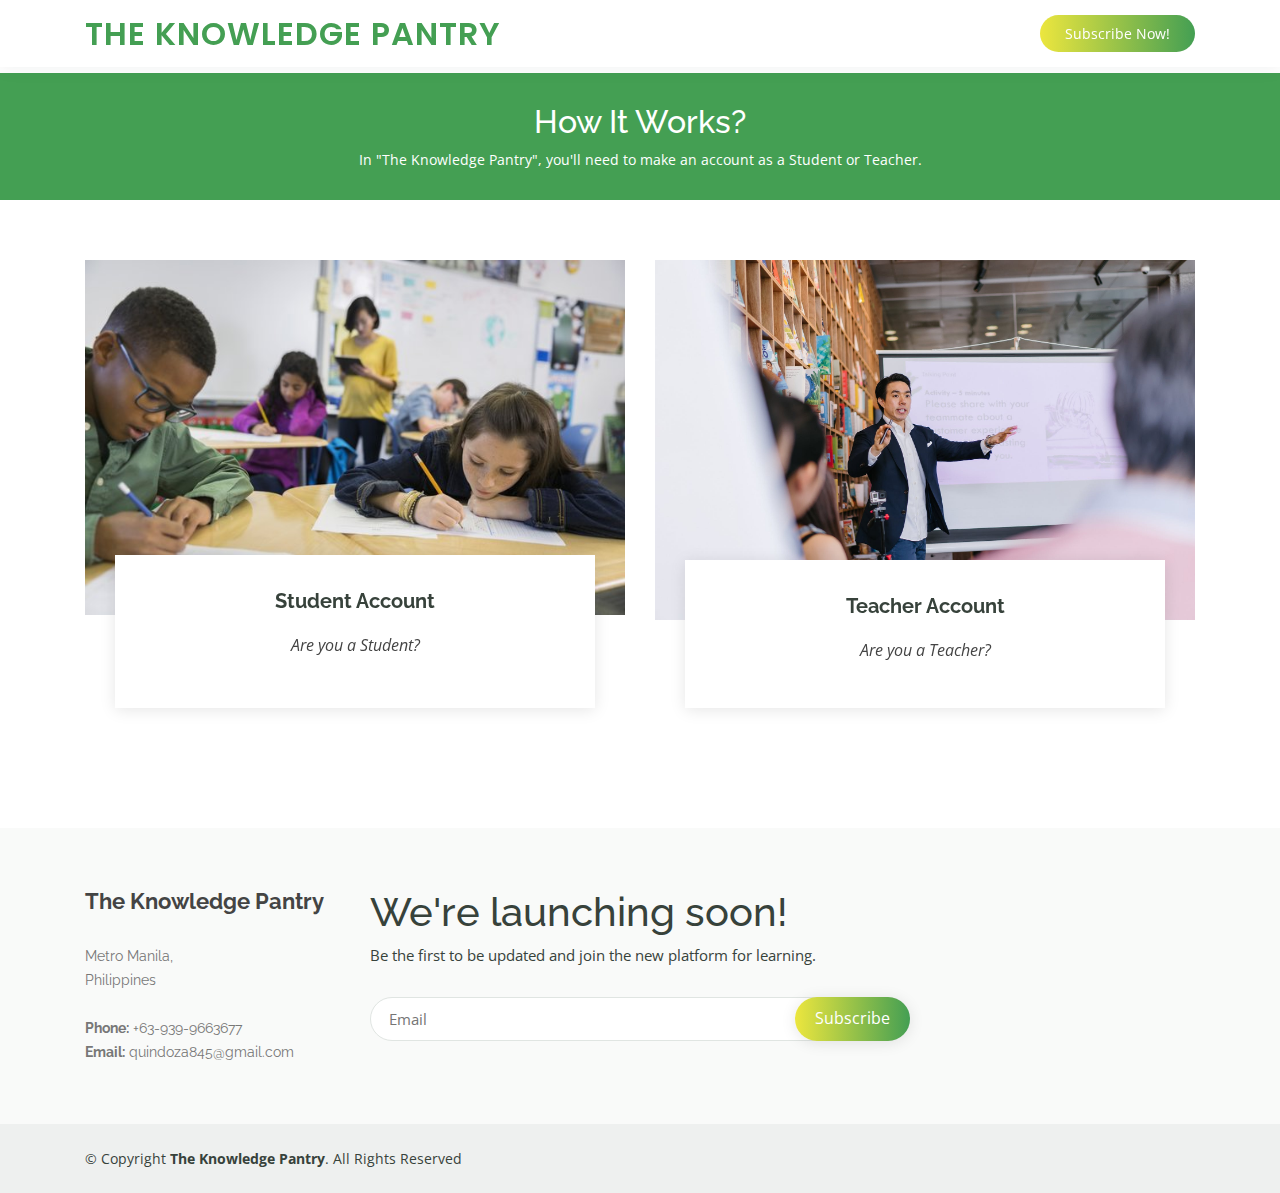
==== hows.html @ 453174f4 "ituro 1.0" ====
<!DOCTYPE html>
<html lang="en">

<head>
  <meta charset="utf-8">
  <meta content="width=device-width, initial-scale=1.0" name="viewport">

  <title>Account Setup | The Knowledge Pantry</title>
  <meta content="" name="description">
  <meta content="" name="keywords">

  <!-- Favicons -->
  <link href="assets/img/favicon.png" rel="icon">
  <link href="assets/img/apple-touch-icon.png" rel="apple-touch-icon">

  <!-- Google Fonts -->
  <link href="https://fonts.googleapis.com/css?family=Open+Sans:300,300i,400,400i,600,600i,700,700i|Raleway:300,300i,400,400i,500,500i,600,600i,700,700i|Poppins:300,300i,400,400i,500,500i,600,600i,700,700i" rel="stylesheet">

  <!-- Vendor CSS Files -->
  <link href="assets/vendor/bootstrap/css/bootstrap.min.css" rel="stylesheet">
  <link href="assets/vendor/icofont/icofont.min.css" rel="stylesheet">
  <link href="assets/vendor/boxicons/css/boxicons.min.css" rel="stylesheet">
  <link href="assets/vendor/remixicon/remixicon.css" rel="stylesheet">
  <link href="assets/vendor/owl.carousel/assets/owl.carousel.min.css" rel="stylesheet">
  <link href="assets/vendor/animate.css/animate.min.css" rel="stylesheet">
  <link href="assets/vendor/aos/aos.css" rel="stylesheet">

  <!-- Template Main CSS File -->
  <link href="assets/css/style.css" rel="stylesheet">

  <!-- =======================================================
  * Template Name: Mentor - v2.2.1
  * Template URL: https://bootstrapmade.com/mentor-free-education-bootstrap-theme/
  * Author: BootstrapMade.com
  * License: https://bootstrapmade.com/license/
  ======================================================== -->
</head>

<body>

  <!-- ======= Header ======= -->
  <header id="header" class="fixed-top">
    <div class="container d-flex align-items-center">

      <h1 class="logo mr-auto"><a href="index.html">The Knowledge Pantry</a></h1>
      <!-- Uncomment below if you prefer to use an image logo -->
      <!-- <a href="index.html" class="logo mr-auto"><img src="assets/img/logo.png" alt="" class="img-fluid"></a>-->


        <!-- <ul>
          <li class="active"><a href="index.html">Home</a></li>
          <li><a href="about.html">About</a></li>
          <li><a href="courses.html">Courses</a></li>
          <li><a href="trainers.html">Trainers</a></li>
          <li><a href="events.html">Events</a></li>
          <li><a href="pricing.html">Pricing</a></li>
          <li class="drop-down"><a href="">Drop Down</a>
            <ul>
              <li><a href="#">Drop Down 1</a></li>
              <li class="drop-down"><a href="#">Deep Drop Down</a>
                <ul>
                  <li><a href="#">Deep Drop Down 1</a></li>
                  <li><a href="#">Deep Drop Down 2</a></li>
                  <li><a href="#">Deep Drop Down 3</a></li>
                  <li><a href="#">Deep Drop Down 4</a></li>
                  <li><a href="#">Deep Drop Down 5</a></li>
                </ul>
              </li>
              <li><a href="#">Drop Down 2</a></li>
              <li><a href="#">Drop Down 3</a></li>
              <li><a href="#">Drop Down 4</a></li>
            </ul>
          </li>
          <li><a href="contact.html">Contact</a></li>

        </ul> -->

        <a href="#footer" id="grad" class="get-started-btn">Subscribe Now!</a>
    </div>
  </header><!-- End Header -->

  <main id="main">

    <!-- ======= Breadcrumbs ======= -->
    <div class="breadcrumbs" data-aos="fade-in">
      <div class="container">
        <h2>How It Works?</h2>
        <p>In "The Knowledge Pantry", you'll need to make an account as a Student or Teacher.</p>
      </div>
    </div><!-- End Breadcrumbs -->

    <!-- ======= Events Section ======= -->
    <section id="events" class="events">
      <div class="container" data-aos="fade-up">

        <div class="row">
          <div class="col-md-6 d-flex align-items-stretch">
            <a href="student.html"><div class="card">
              <div class="card-img">
                <img src="assets/img/events-1.jpg" alt="...">
              </div>
              <div class="card-body">
                <h5 class="card-title"><a href="student.html">Student Account</a></h5>
                 <p class="font-italic text-center">Are you a Student?</p>
                <!--<p class="card-text">Lorem ipsum dolor sit amet, consectetur elit, sed do eiusmod tempor ut labore et dolore magna aliqua. Ut enim ad minim veniam, quis nostrud exercitation ullamco laboris nisi ut aliquip ex ea commodo consequat</p> -->
              </div>
            </div></a>
          </div>
          <div class="col-md-6 d-flex align-items-stretch">
            <a href="teacher.html"><div class="card">
              <div class="card-img">
                <img src="assets/img/events-2.jpg" alt="...">
              </div>
              <div class="card-body">
                <h5 class="card-title"><a href="teacher.html">Teacher Account</a></h5>
                <p class="font-italic text-center">Are you a Teacher?</p>
                <!-- <p class="card-text">Sed ut perspiciatis unde omnis iste natus error sit voluptatem doloremque laudantium, totam rem aperiam, eaque ipsa quae ab illo inventore veritatis et quasi architecto beatae vitae dicta sunt explicabo</p> -->
              </div>
            </div></a>

          </div>
        </div>

      </div>
    </section><!-- End Events Section -->

  </main><!-- End #main -->

<!-- ======= Footer ======= -->
  <footer id="footer">

    <div class="footer-top">
      <div class="container">
        <div class="row">

          <div class="col-lg-3 col-md-6 footer-contact">
            <h4>The Knowledge Pantry</h4>
            <p>
              Metro Manila,<br>
              Philippines <br><br>
               <strong>Phone:</strong> +63-939-9663677 <br>
              <strong>Email:</strong> quindoza845@gmail.com<br>
            </p>
          </div>

          <!-- <div class="col-lg-2 col-md-6 footer-links">
            <h4>Useful Links</h4>
            <ul>
              <li><i class="bx bx-chevron-right"></i> <a href="#">Home</a></li>
              <li><i class="bx bx-chevron-right"></i> <a href="#">About us</a></li>
              <li><i class="bx bx-chevron-right"></i> <a href="#">Services</a></li>
              <li><i class="bx bx-chevron-right"></i> <a href="#">Terms of service</a></li>
              <li><i class="bx bx-chevron-right"></i> <a href="#">Privacy policy</a></li>
            </ul>
          </div>

          <div class="col-lg-3 col-md-6 footer-links">
            <h4>Our Services</h4>
            <ul>
              <li><i class="bx bx-chevron-right"></i> <a href="#">Web Design</a></li>
              <li><i class="bx bx-chevron-right"></i> <a href="#">Web Development</a></li>
              <li><i class="bx bx-chevron-right"></i> <a href="#">Product Management</a></li>
              <li><i class="bx bx-chevron-right"></i> <a href="#">Marketing</a></li>
              <li><i class="bx bx-chevron-right"></i> <a href="#">Graphic Design</a></li>
            </ul>
          </div> -->

          <div class="col-lg-6 col-md-6 footer-newsletter">
            <h1 id="submitform">We're launching soon!</h1>
            <p>Be the first to be updated and join the new platform for learning.</p>
            <form action="" method="post" data-netlify="true">
              <input type="email" name="email" placeholder="Email" required pattern="[a-z0-9._%+-]+@[a-z0-9.-]+\.[a-z]{2,4}$"><button type="submit">Subscribe</button>
            </form>
          </div>

        </div>
      </div>
    </div>

    <div class="container d-md-flex py-4">

      <div class="mr-md-auto text-center text-md-left">
        <div class="copyright">
          &copy; Copyright <strong><span>The Knowledge Pantry</span></strong>. All Rights Reserved
        </div>
      </div>

    </div>
  </footer><!-- End Footer -->

  <a href="#" class="back-to-top"><i class="bx bx-up-arrow-alt"></i></a>
  <div id="preloader"></div>

  <!-- Vendor JS Files -->
  <script src="assets/vendor/jquery/jquery.min.js"></script>
  <script src="assets/vendor/bootstrap/js/bootstrap.bundle.min.js"></script>
  <script src="assets/vendor/jquery.easing/jquery.easing.min.js"></script>
  <script src="assets/vendor/php-email-form/validate.js"></script>
  <script src="assets/vendor/waypoints/jquery.waypoints.min.js"></script>
  <script src="assets/vendor/counterup/counterup.min.js"></script>
  <script src="assets/vendor/owl.carousel/owl.carousel.min.js"></script>
  <script src="assets/vendor/aos/aos.js"></script>

  <!-- Template Main JS File -->
  <script src="assets/js/main.js"></script>

</body>

</html>
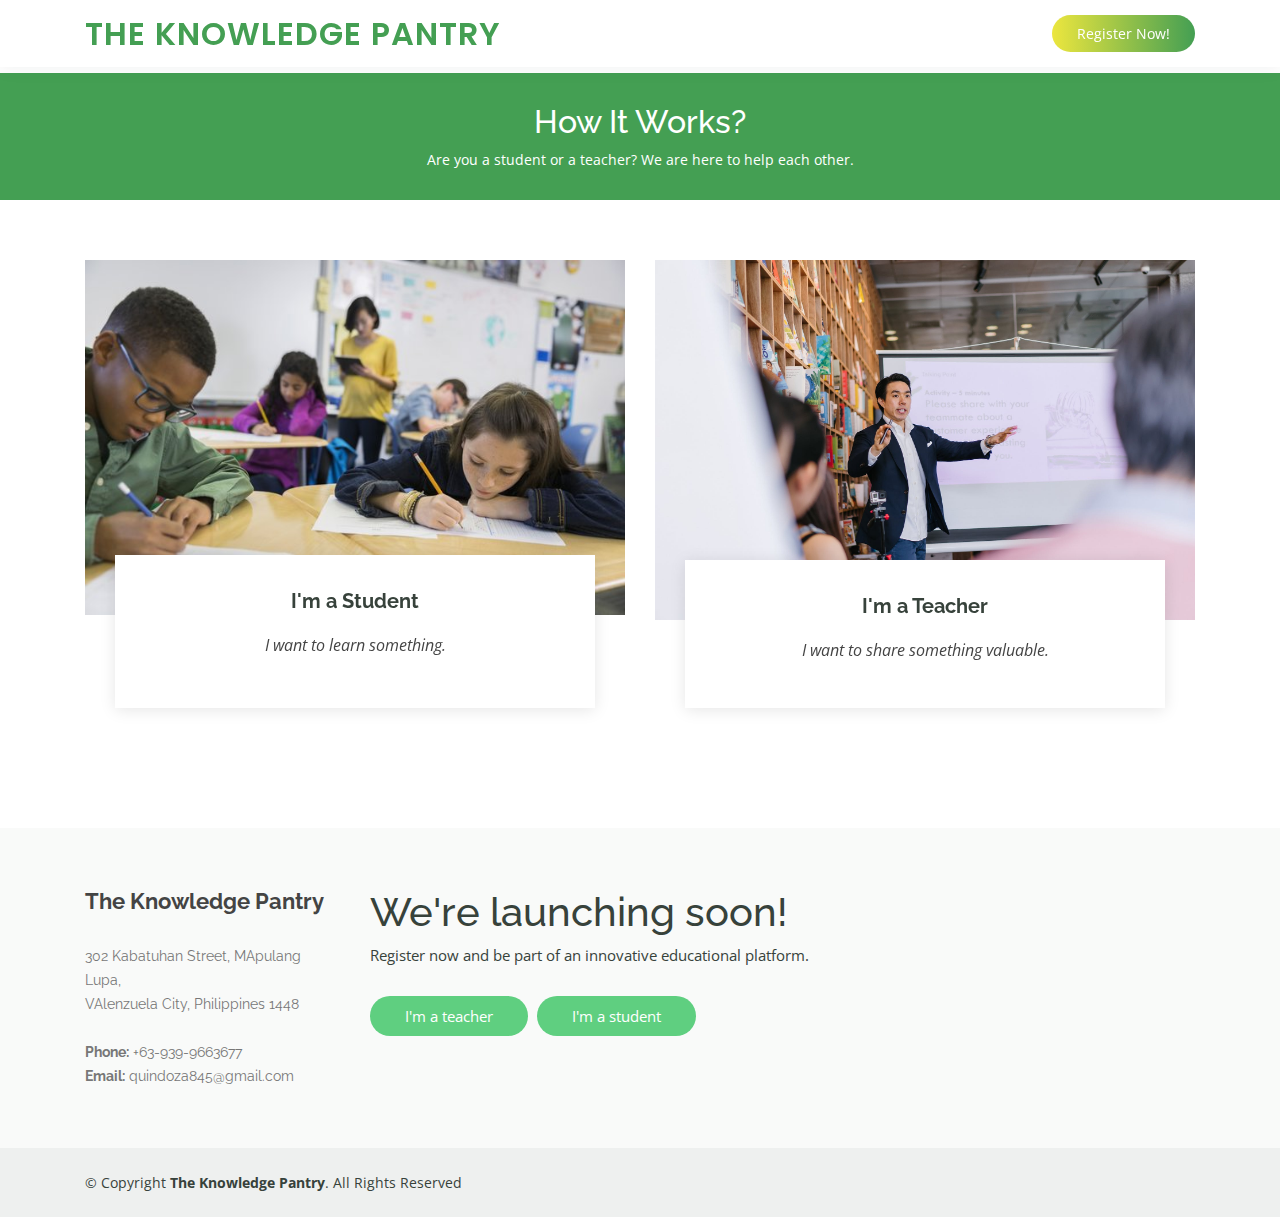
==== commit 567e8598: "tkp v1.0" ====
--- a/hows.html
+++ b/hows.html
@@ -10,8 +10,8 @@
   <meta content="" name="keywords">
 
   <!-- Favicons -->
-  <link href="assets/img/favicon.png" rel="icon">
-  <link href="assets/img/apple-touch-icon.png" rel="apple-touch-icon">
+  <link href="assets/img/logo.png" rel="icon">
+  <link href="assets/img/logo.png" rel="apple-touch-icon">
 
   <!-- Google Fonts -->
   <link href="https://fonts.googleapis.com/css?family=Open+Sans:300,300i,400,400i,600,600i,700,700i|Raleway:300,300i,400,400i,500,500i,600,600i,700,700i|Poppins:300,300i,400,400i,500,500i,600,600i,700,700i" rel="stylesheet">
@@ -75,7 +75,7 @@
 
         </ul> -->
 
-        <a href="#footer" id="grad" class="get-started-btn">Subscribe Now!</a>
+      <a href="https://docs.google.com/forms/d/e/1FAIpQLScUMPKxt1AEuRFD9clVINcdB_N0XhVTIJiSVl3xiWZS4ACLog/viewform" id="grad" class="get-started-btn">Register Now!</a>
     </div>
   </header><!-- End Header -->
 
@@ -85,7 +85,7 @@
     <div class="breadcrumbs" data-aos="fade-in">
       <div class="container">
         <h2>How It Works?</h2>
-        <p>In "The Knowledge Pantry", you'll need to make an account as a Student or Teacher.</p>
+        <p>Are you a student or a teacher? We are here to help each other.</p>
       </div>
     </div><!-- End Breadcrumbs -->
 
@@ -100,8 +100,8 @@
                 <img src="assets/img/events-1.jpg" alt="...">
               </div>
               <div class="card-body">
-                <h5 class="card-title"><a href="student.html">Student Account</a></h5>
-                 <p class="font-italic text-center">Are you a Student?</p>
+                <h5 class="card-title"><a href="student.html">I'm a Student</a></h5>
+                 <p class="font-italic text-center">I want to learn something.</p>
                 <!--<p class="card-text">Lorem ipsum dolor sit amet, consectetur elit, sed do eiusmod tempor ut labore et dolore magna aliqua. Ut enim ad minim veniam, quis nostrud exercitation ullamco laboris nisi ut aliquip ex ea commodo consequat</p> -->
               </div>
             </div></a>
@@ -112,8 +112,8 @@
                 <img src="assets/img/events-2.jpg" alt="...">
               </div>
               <div class="card-body">
-                <h5 class="card-title"><a href="teacher.html">Teacher Account</a></h5>
-                <p class="font-italic text-center">Are you a Teacher?</p>
+                <h5 class="card-title"><a href="teacher.html">I'm a Teacher</a></h5>
+                <p class="font-italic text-center">I want to share something valuable.</p>
                 <!-- <p class="card-text">Sed ut perspiciatis unde omnis iste natus error sit voluptatem doloremque laudantium, totam rem aperiam, eaque ipsa quae ab illo inventore veritatis et quasi architecto beatae vitae dicta sunt explicabo</p> -->
               </div>
             </div></a>
@@ -126,7 +126,7 @@
 
   </main><!-- End #main -->
 
-<!-- ======= Footer ======= -->
+  <!-- ======= Footer ======= -->
   <footer id="footer">
 
     <div class="footer-top">
@@ -136,8 +136,8 @@
           <div class="col-lg-3 col-md-6 footer-contact">
             <h4>The Knowledge Pantry</h4>
             <p>
-              Metro Manila,<br>
-              Philippines <br><br>
+              302 Kabatuhan Street, MApulang Lupa,<br>
+              VAlenzuela City, Philippines 1448<br><br>
                <strong>Phone:</strong> +63-939-9663677 <br>
               <strong>Email:</strong> quindoza845@gmail.com<br>
             </p>
@@ -167,10 +167,13 @@
 
           <div class="col-lg-6 col-md-6 footer-newsletter">
             <h1 id="submitform">We're launching soon!</h1>
-            <p>Be the first to be updated and join the new platform for learning.</p>
-            <form action="" method="post" data-netlify="true">
-              <input type="email" name="email" placeholder="Email" required pattern="[a-z0-9._%+-]+@[a-z0-9.-]+\.[a-z]{2,4}$"><button type="submit">Subscribe</button>
-            </form>
+            <p>Register now and be part of an innovative educational platform.</p>
+            <br>
+            <a href="https://docs.google.com/forms/d/e/1FAIpQLScUMPKxt1AEuRFD9clVINcdB_N0XhVTIJiSVl3xiWZS4ACLog/viewform" class="student">I'm a teacher</a>
+            <a href="https://docs.google.com/forms/d/e/1FAIpQLSfHcDLEUQzlareYM93prELxrtKnNovN26G_58VIT_ja5bbyhA/viewform" class="student">I'm a student</a>
+            <!-- <form action="POST" method="post" data-netlify="true">
+              <input id="email" type="email" name="email" placeholder="Email" required pattern="[a-z0-9._%+-]+@[a-z0-9.-]+\.[a-z]{2,4}$" /><button type="submit">Subscribe</button>
+            </form> -->
           </div>
 
         </div>
--- a/assets/css/style.css
+++ b/assets/css/style.css
@@ -355,6 +355,26 @@
   border: 2px solid #297836;
 }
 
+#hero .btn-see-demo {
+  font-family: "Raleway", sans-serif;
+  font-weight: 500;
+  font-size: 15px;
+  letter-spacing: 1px;
+  display: inline-block;
+  padding: 10px 35px;
+  border-radius: 50px;
+  transition: 0.5s;
+  margin-top: 30px;
+  border: 0px solid #fff;
+  color: #fff;
+}
+
+#hero .btn-see-demo:hover {
+  background-image: linear-gradient(5deg, #ECE63E, #449F53);
+  border: 0px solid #297836;
+
+}
+
 @media (min-width: 1024px) {
   #hero {
     background-attachment: fixed;
@@ -1266,16 +1286,17 @@
   padding: 10px 12px;
 }
 
-.contact .php-email-form button[type="submit"] {
+.student {
   background: #5fcf80;
   border: 0;
   padding: 10px 35px;
   color: #fff;
   transition: 0.4s;
   border-radius: 50px;
-}
-
-.contact .php-email-form button[type="submit"]:hover {
+  margin-right: 5px;
+}
+
+.student:hover {
   background: #3ac162;
 }
 
@@ -1460,3 +1481,6 @@
   color: #fff;
   text-decoration: none;
 }
+.sizer {
+  height: 320px;
+}
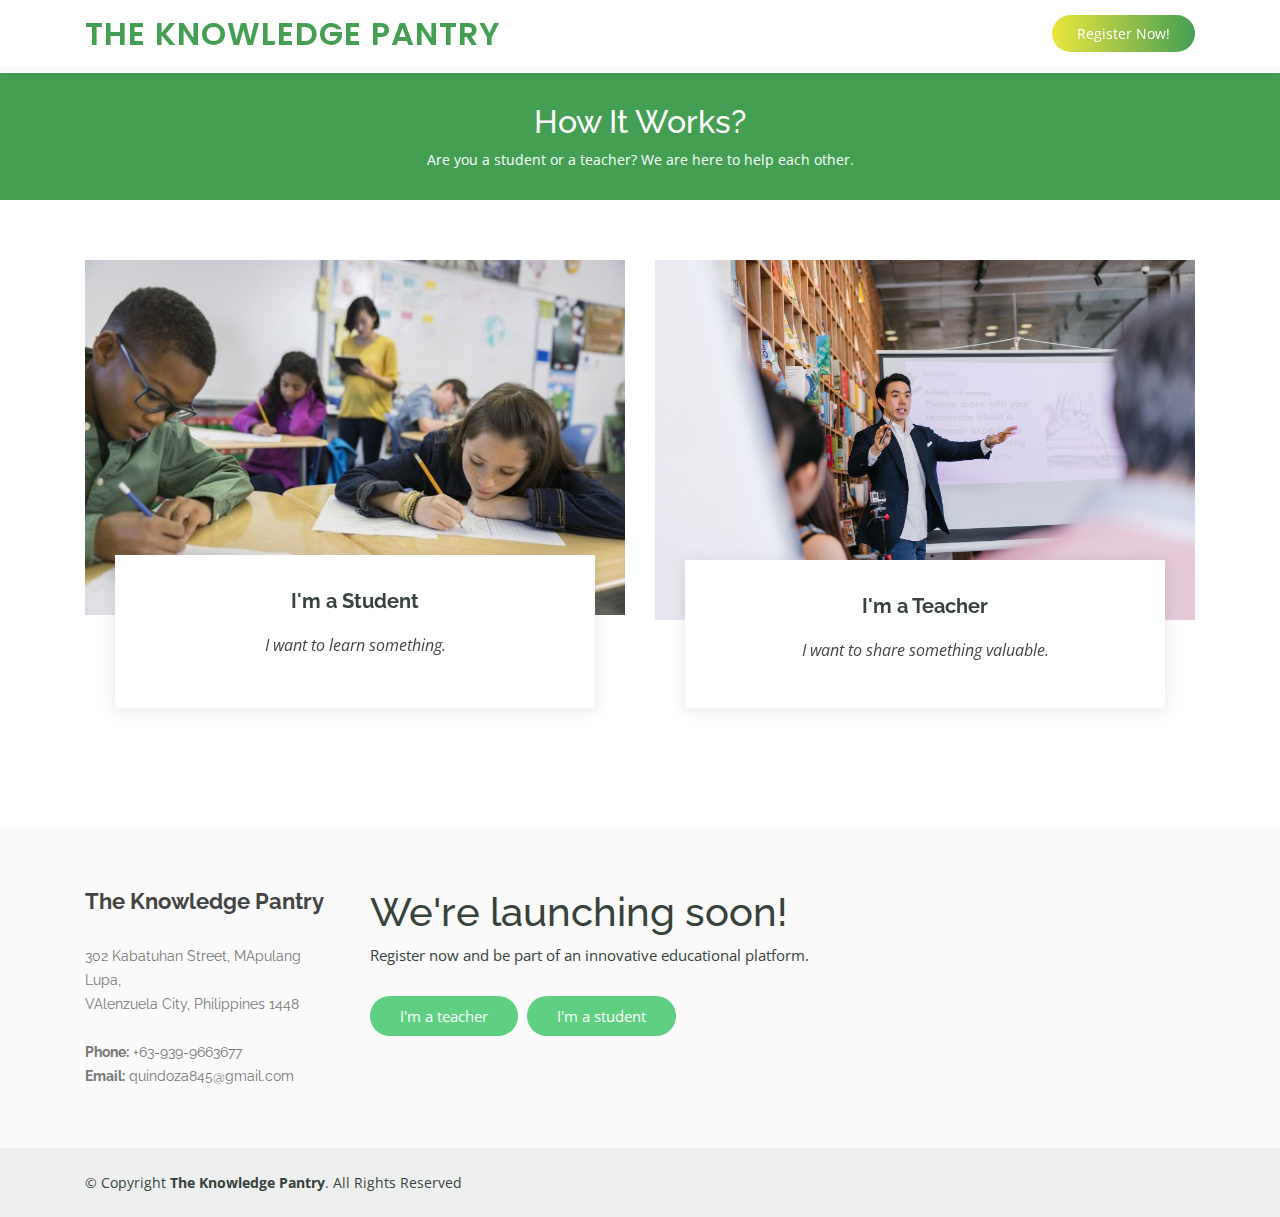
==== commit 50df8a1f: "mobile fixed" ====
--- a/hows.html
+++ b/hows.html
@@ -169,8 +169,8 @@
             <h1 id="submitform">We're launching soon!</h1>
             <p>Register now and be part of an innovative educational platform.</p>
             <br>
-            <a href="https://docs.google.com/forms/d/e/1FAIpQLScUMPKxt1AEuRFD9clVINcdB_N0XhVTIJiSVl3xiWZS4ACLog/viewform" class="student">I'm a teacher</a>
-            <a href="https://docs.google.com/forms/d/e/1FAIpQLSfHcDLEUQzlareYM93prELxrtKnNovN26G_58VIT_ja5bbyhA/viewform" class="student">I'm a student</a>
+            <a href="https://docs.google.com/forms/d/e/1FAIpQLSevWO1YOZcut0CuYWzXwFVSZ5YnJFSehI0r3d1VbdcWglKeBQ/viewform" class="student">I'm a teacher</a>
+            <a href="https://docs.google.com/forms/d/e/1FAIpQLSfikBqk-1D9Y5QCOst4TAVRlQ-k98dxD4i5U_wpS393AZV8xA/viewform?usp=sf_link" class="student">I'm a student</a>
             <!-- <form action="POST" method="post" data-netlify="true">
               <input id="email" type="email" name="email" placeholder="Email" required pattern="[a-z0-9._%+-]+@[a-z0-9.-]+\.[a-z]{2,4}$" /><button type="submit">Subscribe</button>
             </form> -->
--- a/assets/css/style.css
+++ b/assets/css/style.css
@@ -1289,7 +1289,7 @@
 .student {
   background: #5fcf80;
   border: 0;
-  padding: 10px 35px;
+  padding: 10px 30px;
   color: #fff;
   transition: 0.4s;
   border-radius: 50px;
@@ -1299,6 +1299,7 @@
 .student:hover {
   background: #3ac162;
 }
+
 
 @-webkit-keyframes animate-loading {
   0% {
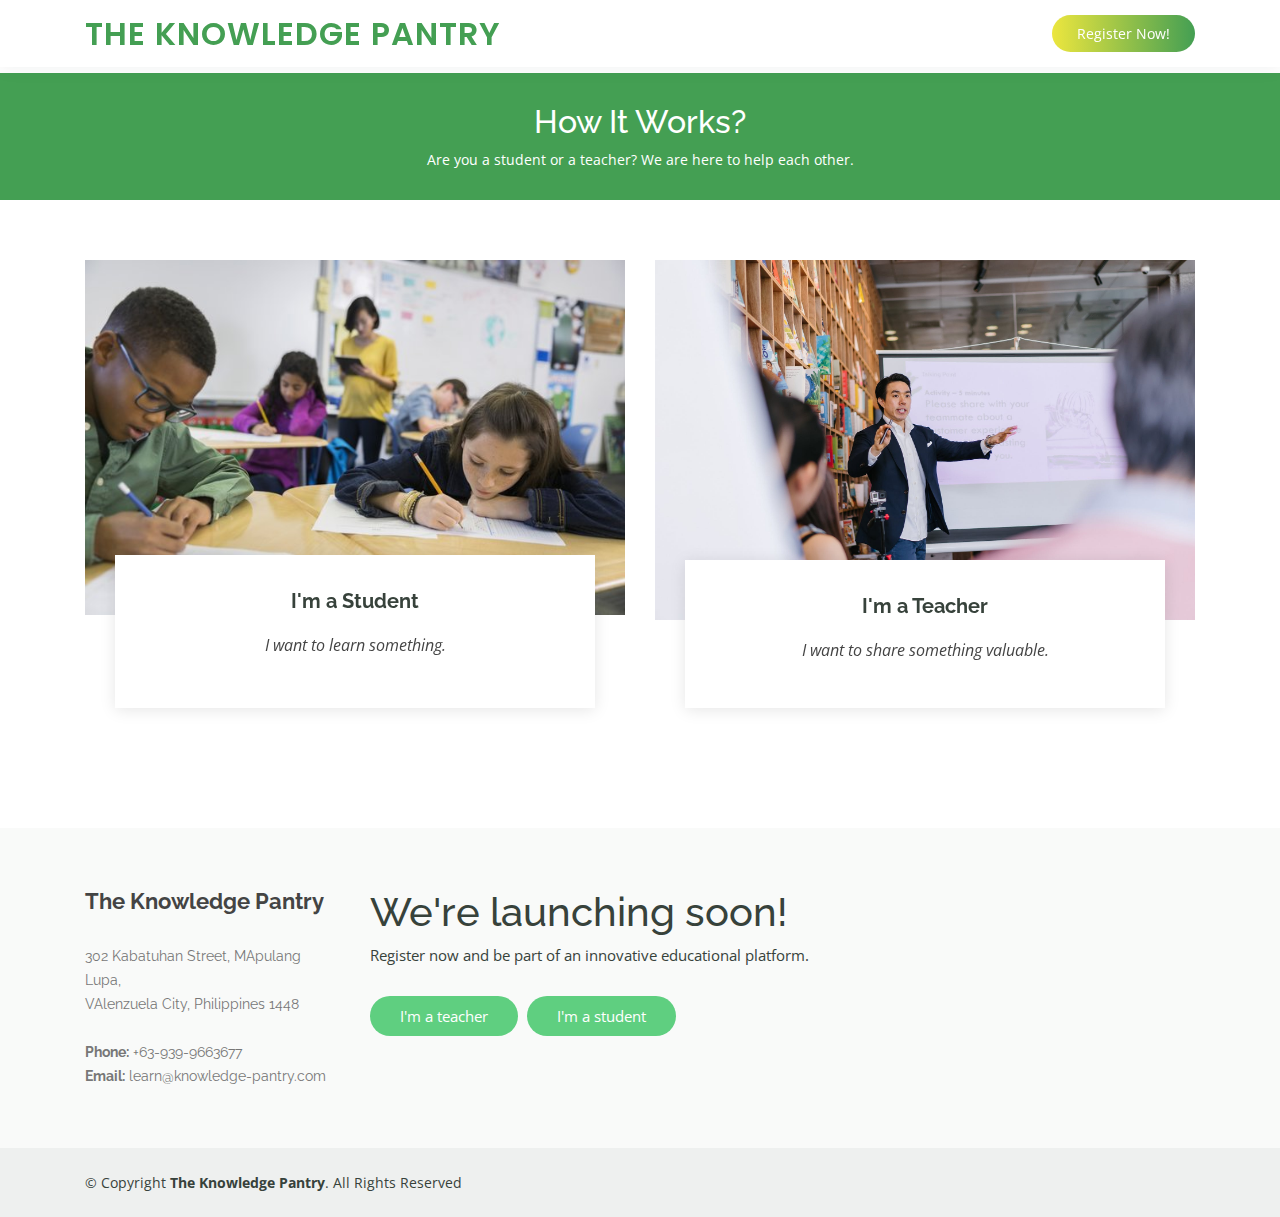
==== commit 38a21dd0: "email changed" ====
--- a/hows.html
+++ b/hows.html
@@ -139,7 +139,7 @@
               302 Kabatuhan Street, MApulang Lupa,<br>
               VAlenzuela City, Philippines 1448<br><br>
                <strong>Phone:</strong> +63-939-9663677 <br>
-              <strong>Email:</strong> quindoza845@gmail.com<br>
+              <strong>Email:</strong> learn@knowledge-pantry.com<br>
             </p>
           </div>
 
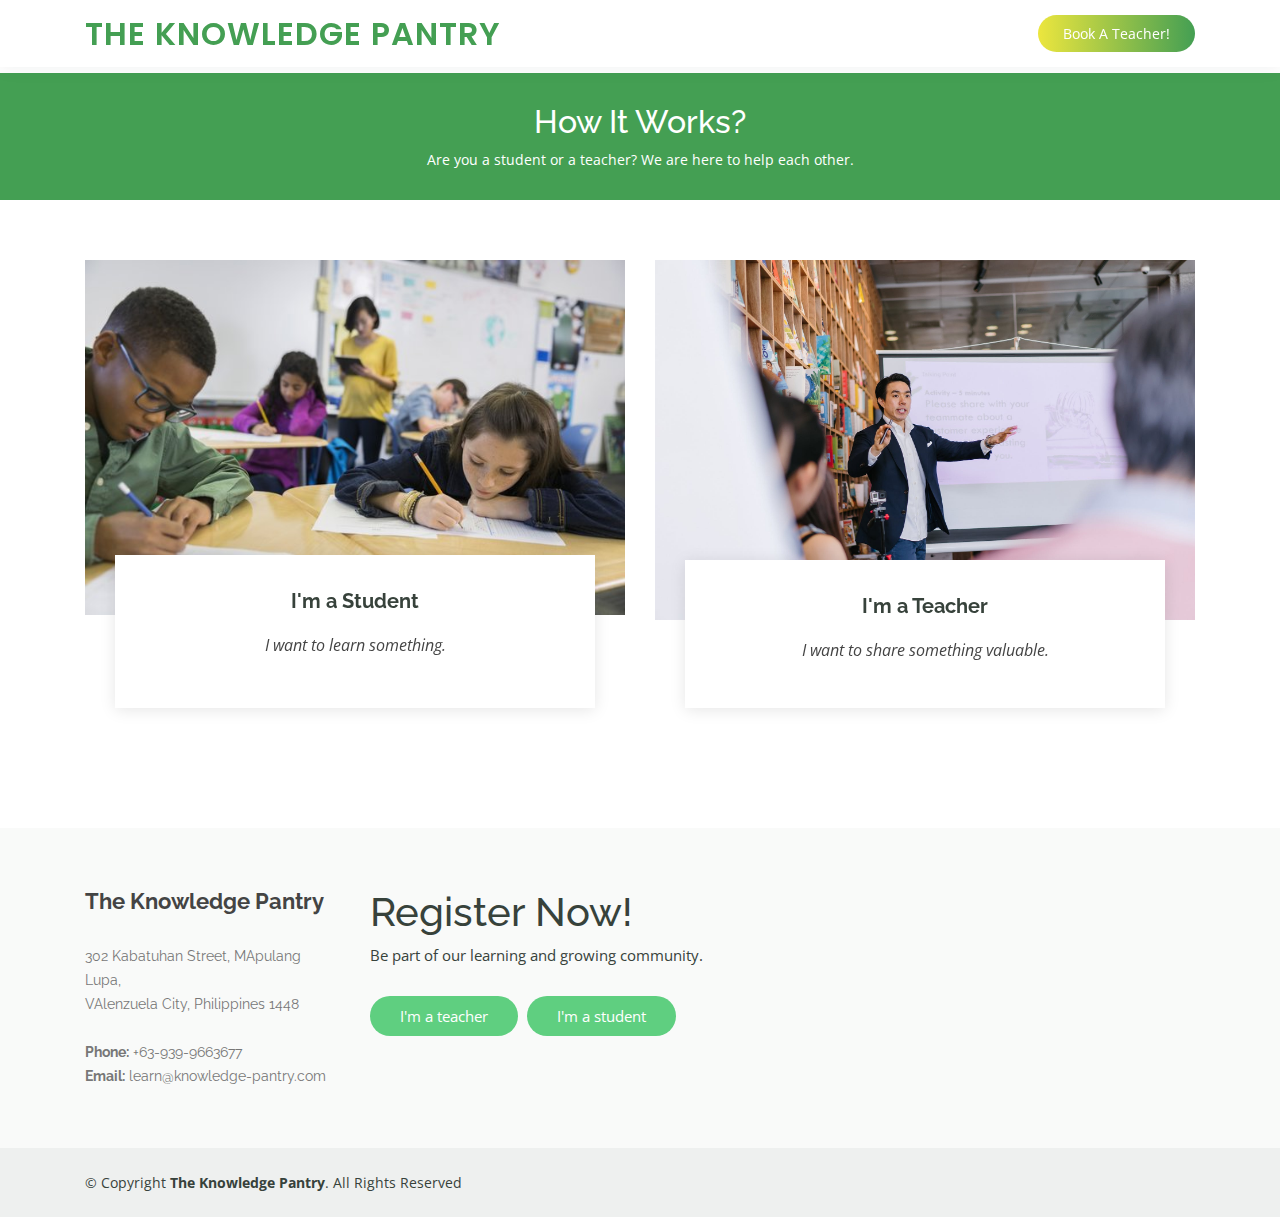
==== commit 7ebe8bce: "text, logo and iamge added" ====
--- a/hows.html
+++ b/hows.html
@@ -37,7 +37,36 @@
 </head>
 
 <body>
-
+  <!-- Messenger Chat Plugin Code -->
+    <div id="fb-root"></div>
+
+    <!-- Your Chat Plugin code -->
+    <div id="fb-customer-chat" class="fb-customerchat">
+    </div>
+
+    <script>
+      var chatbox = document.getElementById('fb-customer-chat');
+      chatbox.setAttribute("page_id", "109620221461263");
+      chatbox.setAttribute("attribution", "biz_inbox");
+    </script>
+
+    <!-- Your SDK code -->
+    <script>
+      window.fbAsyncInit = function() {
+        FB.init({
+          xfbml            : true,
+          version          : 'v12.0'
+        });
+      };
+
+      (function(d, s, id) {
+        var js, fjs = d.getElementsByTagName(s)[0];
+        if (d.getElementById(id)) return;
+        js = d.createElement(s); js.id = id;
+        js.src = 'https://connect.facebook.net/en_US/sdk/xfbml.customerchat.js';
+        fjs.parentNode.insertBefore(js, fjs);
+      }(document, 'script', 'facebook-jssdk'));
+    </script>
   <!-- ======= Header ======= -->
   <header id="header" class="fixed-top">
     <div class="container d-flex align-items-center">
@@ -75,7 +104,7 @@
 
         </ul> -->
 
-      <a href="https://docs.google.com/forms/d/e/1FAIpQLScUMPKxt1AEuRFD9clVINcdB_N0XhVTIJiSVl3xiWZS4ACLog/viewform" id="grad" class="get-started-btn">Register Now!</a>
+      <a href="https://docs.google.com/forms/d/e/1FAIpQLSeR4nQJWGxXGzMq9qn_OxBr58UyPs4r8bjfpnRRkZPclBkbjA/viewform?usp=sf_link" id="grad" class="get-started-btn">Book A Teacher!</a>
     </div>
   </header><!-- End Header -->
 
@@ -166,8 +195,8 @@
           </div> -->
 
           <div class="col-lg-6 col-md-6 footer-newsletter">
-            <h1 id="submitform">We're launching soon!</h1>
-            <p>Register now and be part of an innovative educational platform.</p>
+            <h1 id="submitform">Register Now!</h1>
+            <p>Be part of our learning and growing community.</p>
             <br>
             <a href="https://docs.google.com/forms/d/e/1FAIpQLSevWO1YOZcut0CuYWzXwFVSZ5YnJFSehI0r3d1VbdcWglKeBQ/viewform" class="student">I'm a teacher</a>
             <a href="https://docs.google.com/forms/d/e/1FAIpQLSfikBqk-1D9Y5QCOst4TAVRlQ-k98dxD4i5U_wpS393AZV8xA/viewform?usp=sf_link" class="student">I'm a student</a>
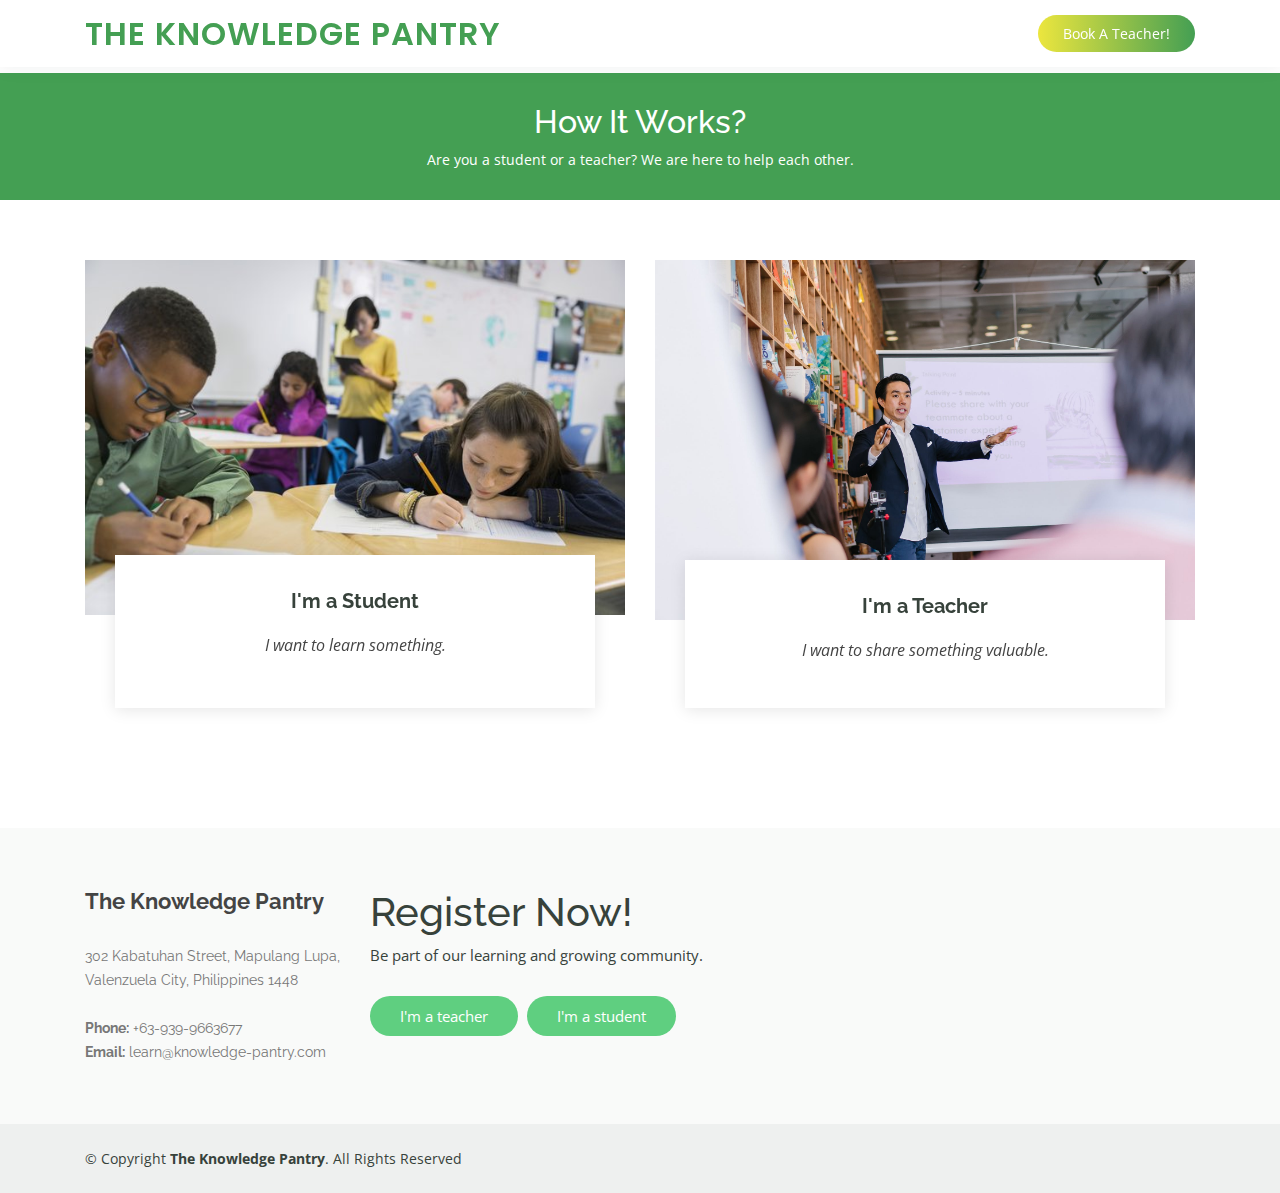
==== commit 38b455b8: "other typo" ====
--- a/hows.html
+++ b/hows.html
@@ -165,8 +165,8 @@
           <div class="col-lg-3 col-md-6 footer-contact">
             <h4>The Knowledge Pantry</h4>
             <p>
-              302 Kabatuhan Street, MApulang Lupa,<br>
-              VAlenzuela City, Philippines 1448<br><br>
+              302 Kabatuhan Street, Mapulang Lupa,<br>
+              Valenzuela City, Philippines 1448<br><br>
                <strong>Phone:</strong> +63-939-9663677 <br>
               <strong>Email:</strong> learn@knowledge-pantry.com<br>
             </p>
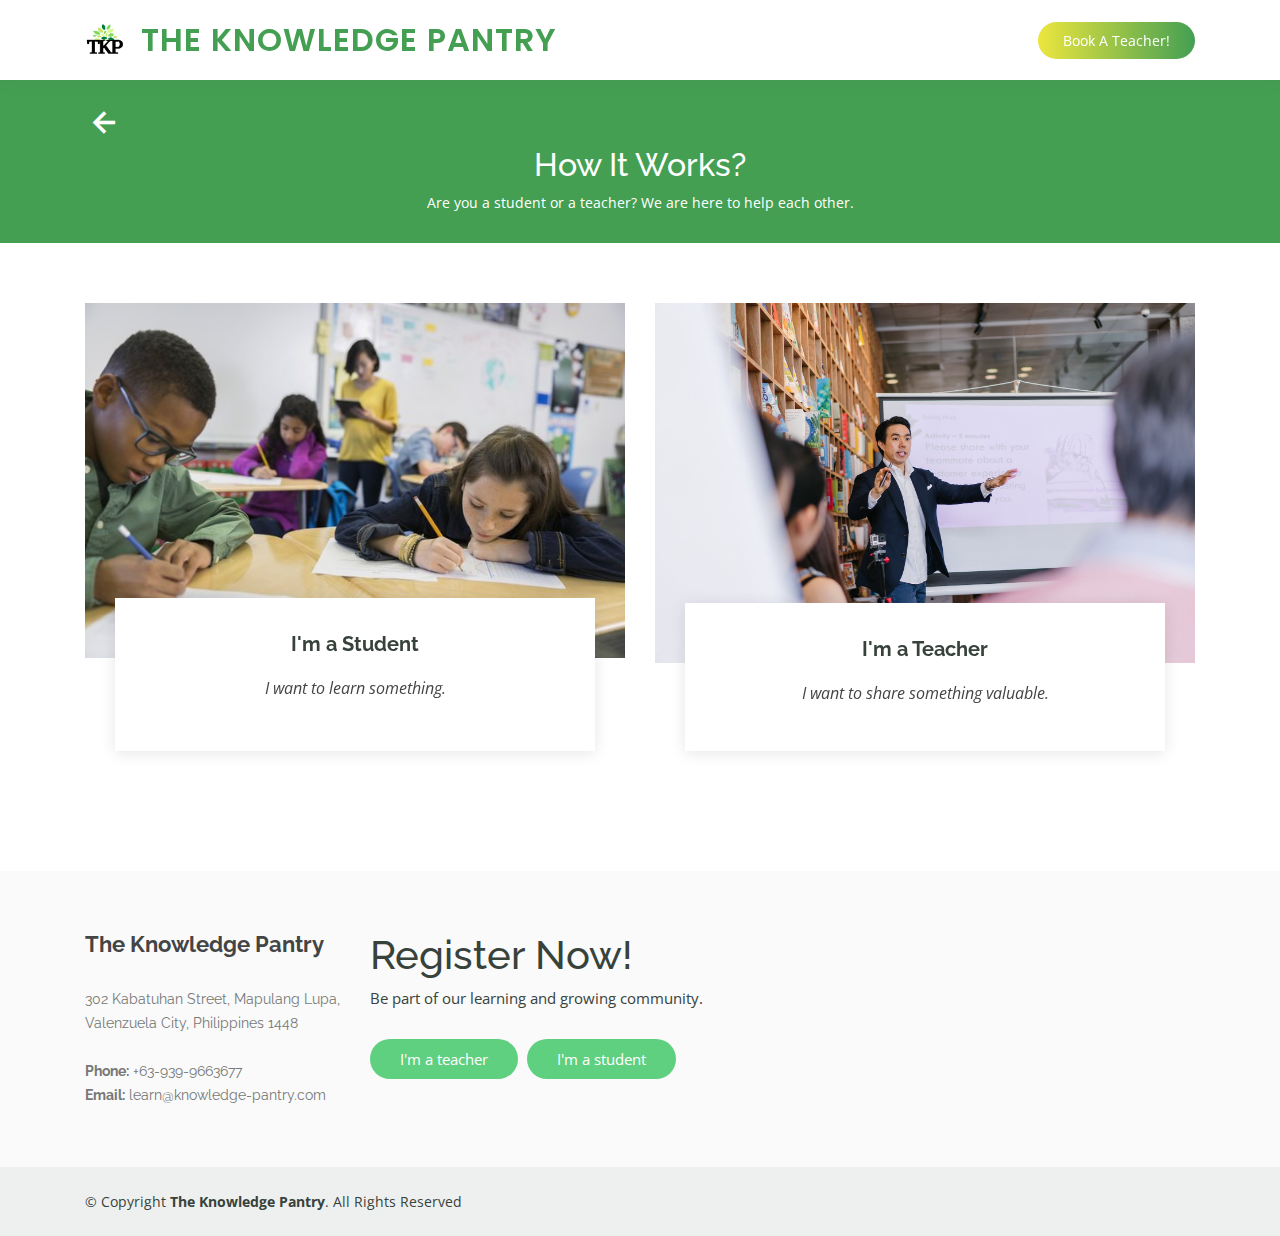
==== commit 144028b8: "navbar fixed and changed some images" ====
--- a/hows.html
+++ b/hows.html
@@ -24,6 +24,7 @@
   <link href="assets/vendor/owl.carousel/assets/owl.carousel.min.css" rel="stylesheet">
   <link href="assets/vendor/animate.css/animate.min.css" rel="stylesheet">
   <link href="assets/vendor/aos/aos.css" rel="stylesheet">
+
 
   <!-- Template Main CSS File -->
   <link href="assets/css/style.css" rel="stylesheet">
@@ -70,7 +71,9 @@
   <!-- ======= Header ======= -->
   <header id="header" class="fixed-top">
     <div class="container d-flex align-items-center">
-
+        <a href="#" class="navbar-brand">
+          <img src="assets/img/logo.png" height="40">
+        </a>
       <h1 class="logo mr-auto"><a href="index.html">The Knowledge Pantry</a></h1>
       <!-- Uncomment below if you prefer to use an image logo -->
       <!-- <a href="index.html" class="logo mr-auto"><img src="assets/img/logo.png" alt="" class="img-fluid"></a>-->
@@ -113,7 +116,11 @@
     <!-- ======= Breadcrumbs ======= -->
     <div class="breadcrumbs" data-aos="fade-in">
       <div class="container">
-        <h2>How It Works?</h2>
+          <i class='bx bx-left-arrow-alt back-arw' onclick="history.back()"></i>
+
+          <h2>How It Works?</h2>
+
+        
         <p>Are you a student or a teacher? We are here to help each other.</p>
       </div>
     </div><!-- End Breadcrumbs -->
@@ -233,6 +240,7 @@
   <script src="assets/vendor/owl.carousel/owl.carousel.min.js"></script>
   <script src="assets/vendor/aos/aos.js"></script>
 
+
   <!-- Template Main JS File -->
   <script src="assets/js/main.js"></script>
 
--- a/assets/css/style.css
+++ b/assets/css/style.css
@@ -27,6 +27,10 @@
   font-family: "Raleway", sans-serif;
 }
 
+.img-fluid {
+  width: 300px;
+  height: auto;
+}
 
 /*--------------------------------------------------------------
 # Back to top button
@@ -444,24 +448,43 @@
 
 .breadcrumbs {
   margin-top: 73px;
-  text-align: center;
   background: #449F53;
   padding: 30px 0;
   color: #fff;
 }
 
-@media (max-width: 992px) {
+@media (max-width: 520px) {
   .breadcrumbs {
-    margin-top: 63px;
-  }
+    margin-top: 110px;
+  }
+
+}
+
+@media (max-width: 991px) {
+
+
+
+
+}
+
+.breadcrumbs i {
+
+    font-size: 40px;
+    cursor: pointer;
+    transition: font-size 0.5s ease-out 100ms;
+}
+.breadcrumbs i:hover {
+  font-size: 42px;
 }
 
 .breadcrumbs h2 {
   font-size: 32px;
+  text-align: center;
   font-weight: 500;
 }
 
 .breadcrumbs p {
+  text-align: center;
   font-size: 14px;
   margin-bottom: 0;
 }
@@ -1200,7 +1223,7 @@
   color: #657a6d;
 }
 
-.contact .info .email, .contact .info .phone {
+.contact .info .el, .contact .info .phone {
   margin-top: 40px;
 }
 
